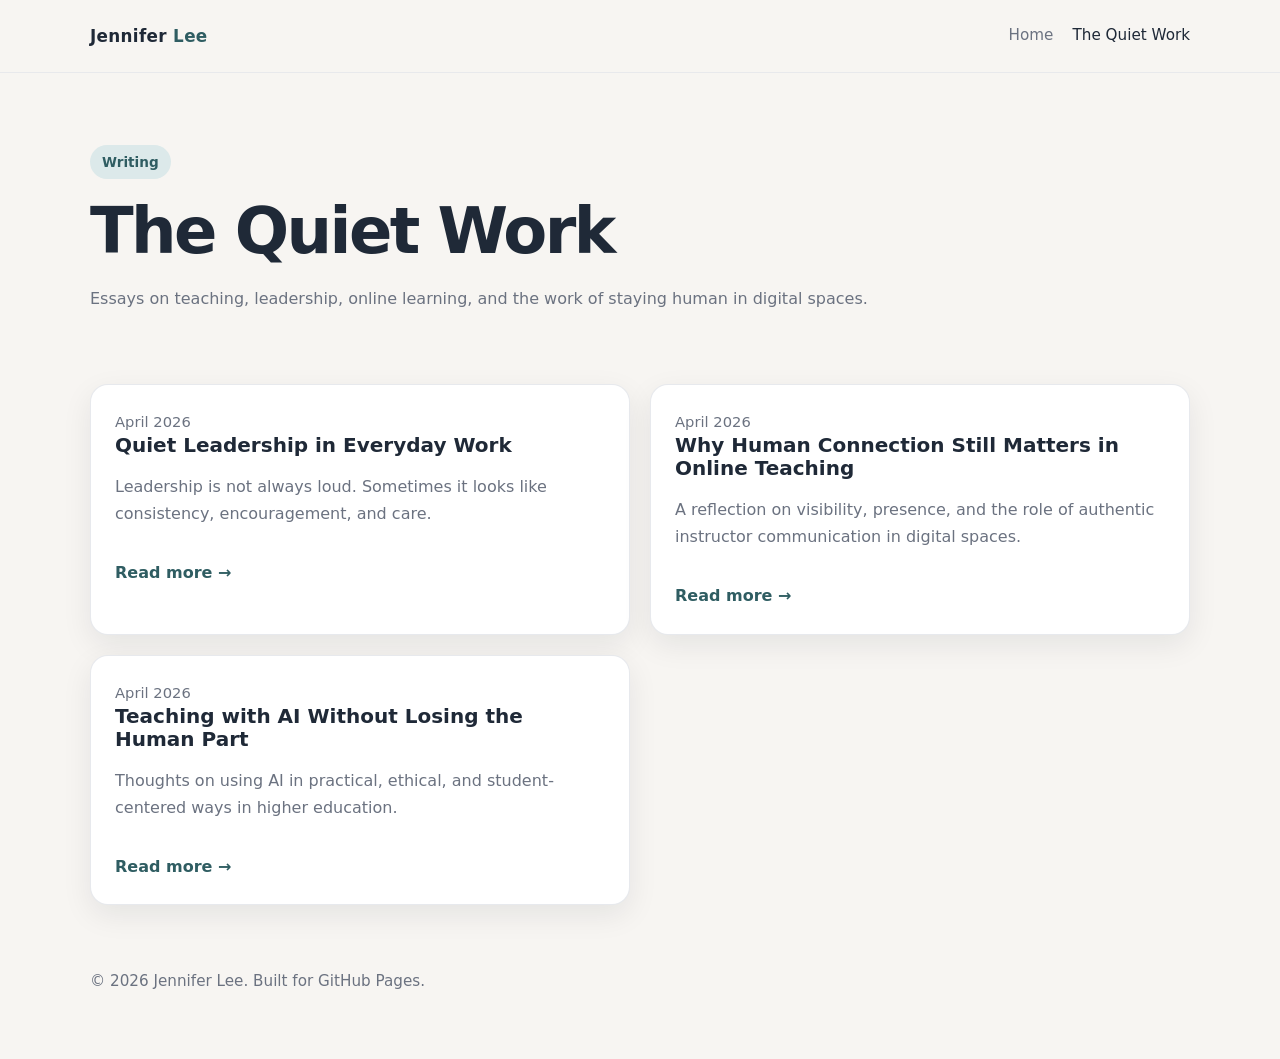
==== blog/index.html @ d3713f90 "Initial commit Blog posts" ====
<!DOCTYPE html>
<html lang="en">
<head>
  <meta charset="UTF-8" />
  <meta name="viewport" content="width=device-width, initial-scale=1.0" />
  <title>The Quiet Work | Jennifer Lee</title>
  <meta name="description" content="The Quiet Work, a writing space by Jennifer Lee on teaching, leadership, and human-centered digital work." />
  <link rel="stylesheet" href="../styles.css" />
</head>
<body>
  <header class="site-header">
    <div class="container nav">
      <a class="brand" href="../index.html">Jennifer <span>Lee</span></a>
      <button class="menu-btn" id="menuBtn" aria-expanded="false" aria-controls="navLinks">Menu</button>
      <nav class="nav-links" id="navLinks">
        <a href="../index.html">Home</a>
        <a class="active" href="index.html">The Quiet Work</a>
      </nav>
    </div>
  </header>

  <main>
    <section class="page-hero">
      <div class="container">
        <div class="eyebrow">Writing</div>
        <h1>The Quiet Work</h1>
        <p class="copy-muted">Essays on teaching, leadership, online learning, and the work of staying human in digital spaces.</p>
      </div>
    </section>

    <section>
      <div class="container">
        <div class="blog-list">
          <article class="blog-card">
            <div class="meta">April 2026</div>
            <h3>Quiet Leadership in Everyday Work</h3>
            <p>Leadership is not always loud. Sometimes it looks like consistency, encouragement, and care.</p>
            <a class="read-more" href="quiet-leadership.html">Read more →</a>
          </article>

          <article class="blog-card">
            <div class="meta">April 2026</div>
            <h3>Why Human Connection Still Matters in Online Teaching</h3>
            <p>A reflection on visibility, presence, and the role of authentic instructor communication in digital spaces.</p>
            <a class="read-more" href="human-connection-online-teaching.html">Read more →</a>
          </article>

          <article class="blog-card">
            <div class="meta">April 2026</div>
            <h3>Teaching with AI Without Losing the Human Part</h3>
            <p>Thoughts on using AI in practical, ethical, and student-centered ways in higher education.</p>
            <a class="read-more" href="teaching-with-ai-human-part.html">Read more →</a>
          </article>
        </div>
      </div>
    </section>
  </main>

  <footer>
    <div class="container">
      <p>© <span id="year"></span> Jennifer Lee. Built for GitHub Pages.</p>
    </div>
  </footer>

  <script src="../script.js"></script>
</body>
</html>
---- styles.css ----
:root {
  --bg: #f7f5f2;
  --surface: #ffffff;
  --text: #1f2937;
  --muted: #6b7280;
  --line: #e5e7eb;
  --accent: #2f5d62;
  --accent-soft: #dce9ea;
  --max: 1100px;
  --radius: 18px;
  --shadow: 0 10px 30px rgba(17, 24, 39, 0.08);
}

* { box-sizing: border-box; }
html { scroll-behavior: smooth; }
body {
  margin: 0;
  font-family: Inter, system-ui, -apple-system, BlinkMacSystemFont, "Segoe UI", sans-serif;
  background: var(--bg);
  color: var(--text);
  line-height: 1.7;
}

a { color: inherit; text-decoration: none; }
a:hover { opacity: 0.95; }
img { max-width: 100%; display: block; }

.container {
  width: min(92%, var(--max));
  margin: 0 auto;
}

.site-header {
  position: sticky;
  top: 0;
  z-index: 1000;
  backdrop-filter: blur(10px);
  background: rgba(247, 245, 242, 0.92);
  border-bottom: 1px solid rgba(229, 231, 235, 0.8);
}

.nav {
  display: flex;
  align-items: center;
  justify-content: space-between;
  gap: 1rem;
  min-height: 72px;
}

.brand {
  font-size: 1.05rem;
  font-weight: 700;
  letter-spacing: 0.02em;
}

.brand span { color: var(--accent); }

.nav-links {
  display: flex;
  gap: 1.2rem;
  align-items: center;
  font-size: 0.95rem;
  color: var(--muted);
}

.nav-links a:hover,
.nav-links a:focus-visible,
.nav-links a.active {
  color: var(--text);
}

.menu-btn {
  display: none;
  border: 1px solid var(--line);
  background: var(--surface);
  padding: 0.65rem 0.85rem;
  border-radius: 999px;
  font: inherit;
  cursor: pointer;
}

.hero {
  padding: 5rem 0 3rem;
}

.hero-grid {
  display: grid;
  grid-template-columns: 1.2fr 0.8fr;
  gap: 2rem;
  align-items: center;
}

.eyebrow {
  display: inline-block;
  padding: 0.35rem 0.75rem;
  border-radius: 999px;
  background: var(--accent-soft);
  color: var(--accent);
  font-size: 0.85rem;
  font-weight: 600;
  margin-bottom: 1rem;
}

h1, h2, h3 {
  line-height: 1.15;
  margin: 0 0 1rem;
}

h1 {
  font-size: clamp(2.4rem, 5vw, 4.5rem);
  letter-spacing: -0.04em;
}

h2 {
  font-size: clamp(1.7rem, 3vw, 2.4rem);
}

h3 {
  font-size: 1.25rem;
}

p {
  margin: 0 0 1rem;
}

.hero p,
.section-heading p,
.card p,
.blog-card p,
.post p,
.post li,
.meta,
.copy-muted {
  color: var(--muted);
}

.hero p {
  font-size: 1.05rem;
  max-width: 65ch;
}

.cta-row {
  display: flex;
  gap: 0.9rem;
  flex-wrap: wrap;
  margin-top: 1.5rem;
}

.button {
  display: inline-flex;
  align-items: center;
  justify-content: center;
  gap: 0.5rem;
  border-radius: 999px;
  padding: 0.9rem 1.2rem;
  font-weight: 600;
  transition: transform 0.2s ease, background 0.2s ease;
}

.button:hover { transform: translateY(-1px); }

.button.primary {
  background: var(--accent);
  color: white;
}

.button.secondary {
  background: var(--surface);
  border: 1px solid var(--line);
  color: var(--text);
}

.hero-card,
.card,
.blog-card,
.quote-card,
.post-wrap {
  background: var(--surface);
  border: 1px solid rgba(229, 231, 235, 0.9);
  border-radius: var(--radius);
  box-shadow: var(--shadow);
}

.hero-card,
.card,
.blog-card,
.quote-card,
.post-wrap {
  padding: 1.5rem;
}

.hero-card .label {
  font-size: 0.85rem;
  text-transform: uppercase;
  letter-spacing: 0.08em;
  color: var(--muted);
  margin-bottom: 0.8rem;
}

.hero-card ul {
  margin: 0;
  padding-left: 1.1rem;
  color: var(--muted);
}

.hero-card li + li { margin-top: 0.7rem; }

section {
  padding: 2rem 0;
}

.section-heading {
  display: flex;
  justify-content: space-between;
  align-items: end;
  gap: 1rem;
  margin-bottom: 1.2rem;
}

.section-heading p {
  margin: 0;
  max-width: 60ch;
}

.grid {
  display: grid;
  gap: 1.25rem;
}

.two-col { grid-template-columns: repeat(2, minmax(0, 1fr)); }
.three-col { grid-template-columns: repeat(3, minmax(0, 1fr)); }

.tag-row {
  display: flex;
  flex-wrap: wrap;
  gap: 0.55rem;
  margin-top: 1rem;
}

.tag {
  display: inline-flex;
  align-items: center;
  padding: 0.35rem 0.7rem;
  border-radius: 999px;
  background: #f3f4f6;
  color: #374151;
  font-size: 0.85rem;
}

.meta {
  font-size: 0.92rem;
}

.blog-list {
  display: grid;
  grid-template-columns: repeat(2, minmax(0, 1fr));
  gap: 1.25rem;
}

.blog-card a.read-more {
  display: inline-block;
  margin-top: 1rem;
  color: var(--accent);
  font-weight: 600;
}

.quote-card {
  background: linear-gradient(180deg, #ffffff 0%, #f9fafb 100%);
}

.quote-card blockquote {
  margin: 0;
  font-size: 1.15rem;
  color: #374151;
}

.contact-box {
  display: flex;
  justify-content: space-between;
  gap: 1rem;
  align-items: center;
  flex-wrap: wrap;
  padding: 1.4rem;
  background: var(--surface);
  border: 1px solid var(--line);
  border-radius: var(--radius);
  box-shadow: var(--shadow);
}

.page-hero {
  padding: 4.5rem 0 1.5rem;
}

.post-layout {
  padding: 1rem 0 3rem;
}

.post-wrap {
  max-width: 780px;
  margin: 0 auto;
}

.post {
  font-size: 1.03rem;
}

.post h2 {
  margin-top: 2rem;
  font-size: 1.5rem;
}

.post ul {
  padding-left: 1.2rem;
}

.back-link {
  display: inline-block;
  margin-top: 1.5rem;
  color: var(--accent);
  font-weight: 600;
}

footer {
  padding: 2rem 0 3rem;
  color: var(--muted);
  font-size: 0.95rem;
}

@media (max-width: 900px) {
  .hero-grid,
  .two-col,
  .three-col,
  .blog-list {
    grid-template-columns: 1fr;
  }
}

@media (max-width: 760px) {
  .menu-btn { display: inline-flex; }

  .nav-links {
    position: absolute;
    top: 72px;
    left: 0;
    right: 0;
    display: none;
    flex-direction: column;
    align-items: flex-start;
    padding: 1rem 4%;
    background: rgba(247, 245, 242, 0.98);
    border-bottom: 1px solid var(--line);
  }

  .nav-links.open { display: flex; }

  .section-heading {
    align-items: start;
    flex-direction: column;
  }

  .hero,
  .page-hero {
    padding-top: 3.5rem;
  }
}
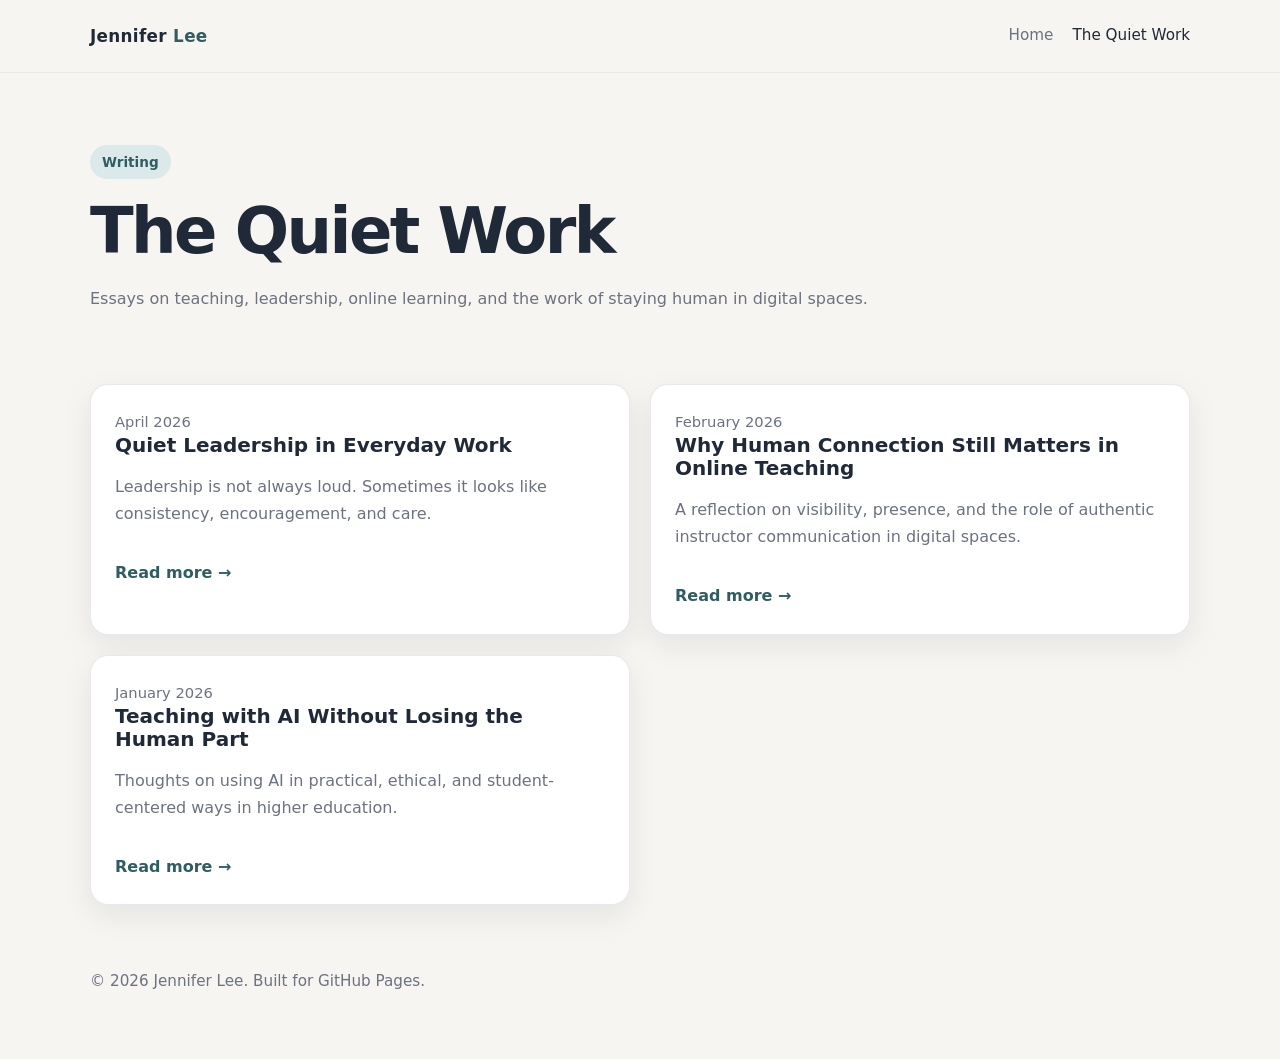
==== commit dd664957: "Update blog post dates from April to February and January" ====
--- a/blog/index.html
+++ b/blog/index.html
@@ -39,14 +39,14 @@
           </article>
 
           <article class="blog-card">
-            <div class="meta">April 2026</div>
+            <div class="meta">February 2026</div>
             <h3>Why Human Connection Still Matters in Online Teaching</h3>
             <p>A reflection on visibility, presence, and the role of authentic instructor communication in digital spaces.</p>
             <a class="read-more" href="human-connection-online-teaching.html">Read more →</a>
           </article>
 
           <article class="blog-card">
-            <div class="meta">April 2026</div>
+            <div class="meta">January 2026</div>
             <h3>Teaching with AI Without Losing the Human Part</h3>
             <p>Thoughts on using AI in practical, ethical, and student-centered ways in higher education.</p>
             <a class="read-more" href="teaching-with-ai-human-part.html">Read more →</a>
--- a/styles.css
+++ b/styles.css
@@ -1,3 +1,9 @@
+/* 
+GLOBAL STYLES
+- Defines colors, spacing, and base typography
+- These variables make it easy to update the design later
+*/
+
 :root {
   --bg: #f7f5f2;
   --surface: #ffffff;
@@ -83,6 +89,27 @@
   padding: 5rem 0 3rem;
 }
 
+/* 
+PROFILE IMAGE
+- Controls size, spacing, and shape of the image
+- Adjust width/max-width to change visual balance
+*/
+  
+.profile-img {
+  display: block;
+  width: 82%;
+  max-width: 320px;
+  height: auto;
+  margin: 0 auto 1rem;
+  border-radius: 12px;
+}
+
+  /* 
+HERO GRID LAYOUT
+- Creates a two-column layout on desktop
+- Stacks into one column on smaller screens (responsive design)
+*/
+
 .hero-grid {
   display: grid;
   grid-template-columns: 1.2fr 0.8fr;
@@ -285,6 +312,13 @@
   border: 1px solid var(--line);
   border-radius: var(--radius);
   box-shadow: var(--shadow);
+}
+
+.speaking-section .contact-box {
+  margin-top: 2rem;
+  border-top: 1px solid var(--line);
+  padding-top: 1.5rem;
+  background: #fafafa;
 }
 
 .page-hero {
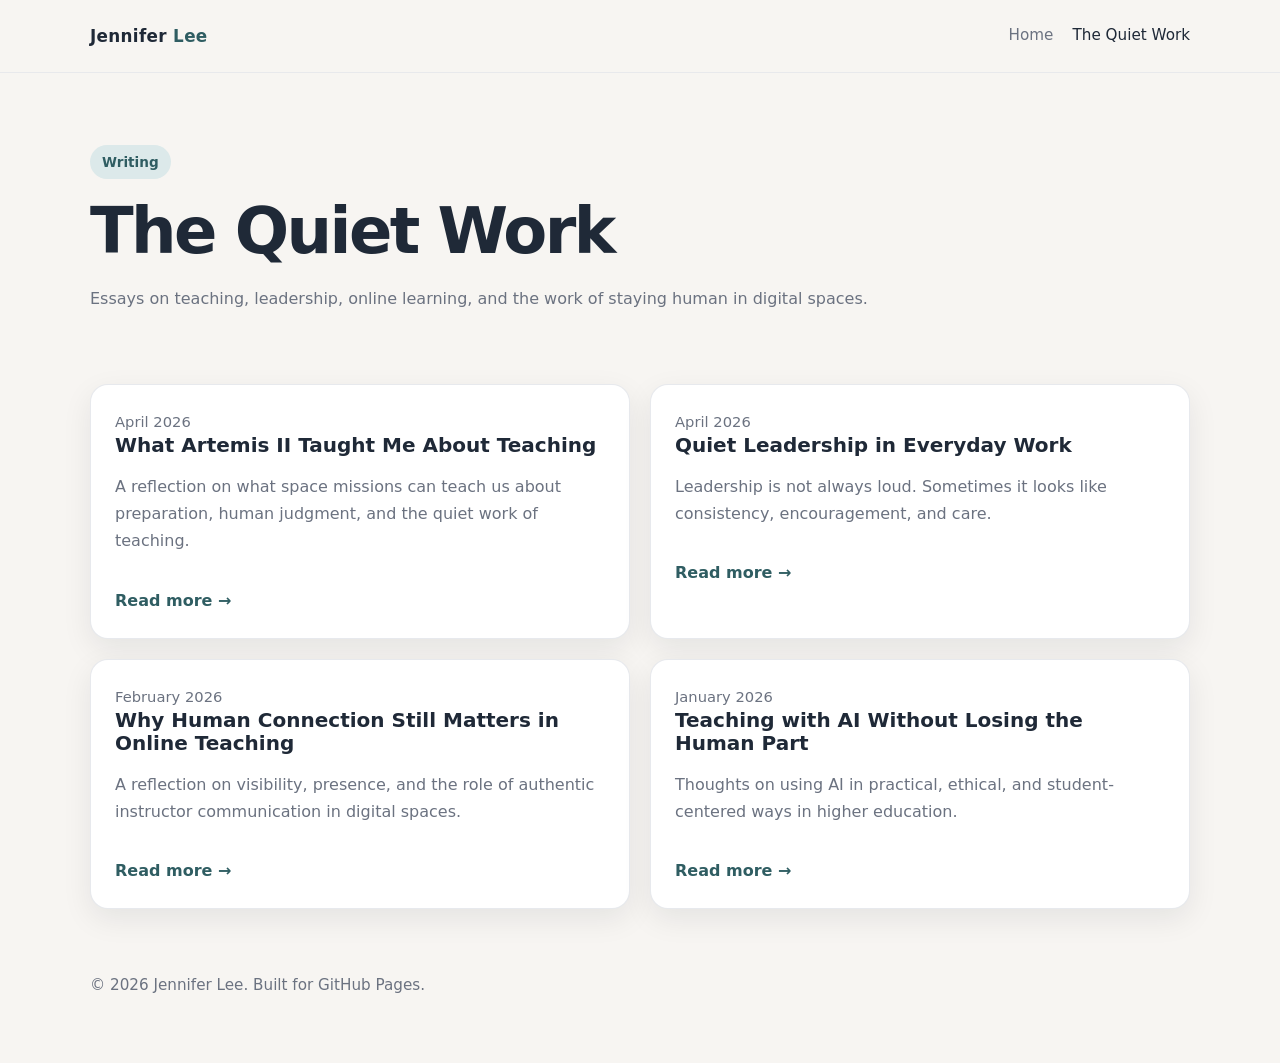
==== commit 6f1aee7b: "Add new blog article about Artemis II" ====
--- a/blog/index.html
+++ b/blog/index.html
@@ -33,6 +33,13 @@
         <div class="blog-list">
           <article class="blog-card">
             <div class="meta">April 2026</div>
+            <h3>What Artemis II Taught Me About Teaching</h3>
+            <p>A reflection on what space missions can teach us about preparation, human judgment, and the quiet work of teaching.</p>
+            <a class="read-more" href="artemis-teaching.html">Read more →</a>
+          </article>
+          
+          <article class="blog-card">
+            <div class="meta">April 2026</div>
             <h3>Quiet Leadership in Everyday Work</h3>
             <p>Leadership is not always loud. Sometimes it looks like consistency, encouragement, and care.</p>
             <a class="read-more" href="quiet-leadership.html">Read more →</a>
--- a/styles.css
+++ b/styles.css
@@ -347,6 +347,35 @@
   padding-left: 1.2rem;
 }
 
+/* =========================================
+   PULL QUOTE STYLING
+   - Highlights an important idea in the article
+   - Visually separates it from regular paragraphs
+========================================= */
+
+.pull-quote {
+  /* Slightly larger text for emphasis */
+  font-size: 1.4rem;
+
+  /* Improves readability */
+  line-height: 1.6;
+
+  /* Italic gives it a "quote" feel */
+  font-style: italic;
+
+  /* Uses your site’s accent color */
+  color: var(--accent);
+
+  /* Space above and below the quote */
+  margin: 1.5rem 0 2rem;
+
+  /* Adds spacing between border and text */
+  padding-left: 1rem;
+
+  /* Left border creates visual emphasis */
+  border-left: 3px solid var(--accent);
+}
+
 .back-link {
   display: inline-block;
   margin-top: 1.5rem;
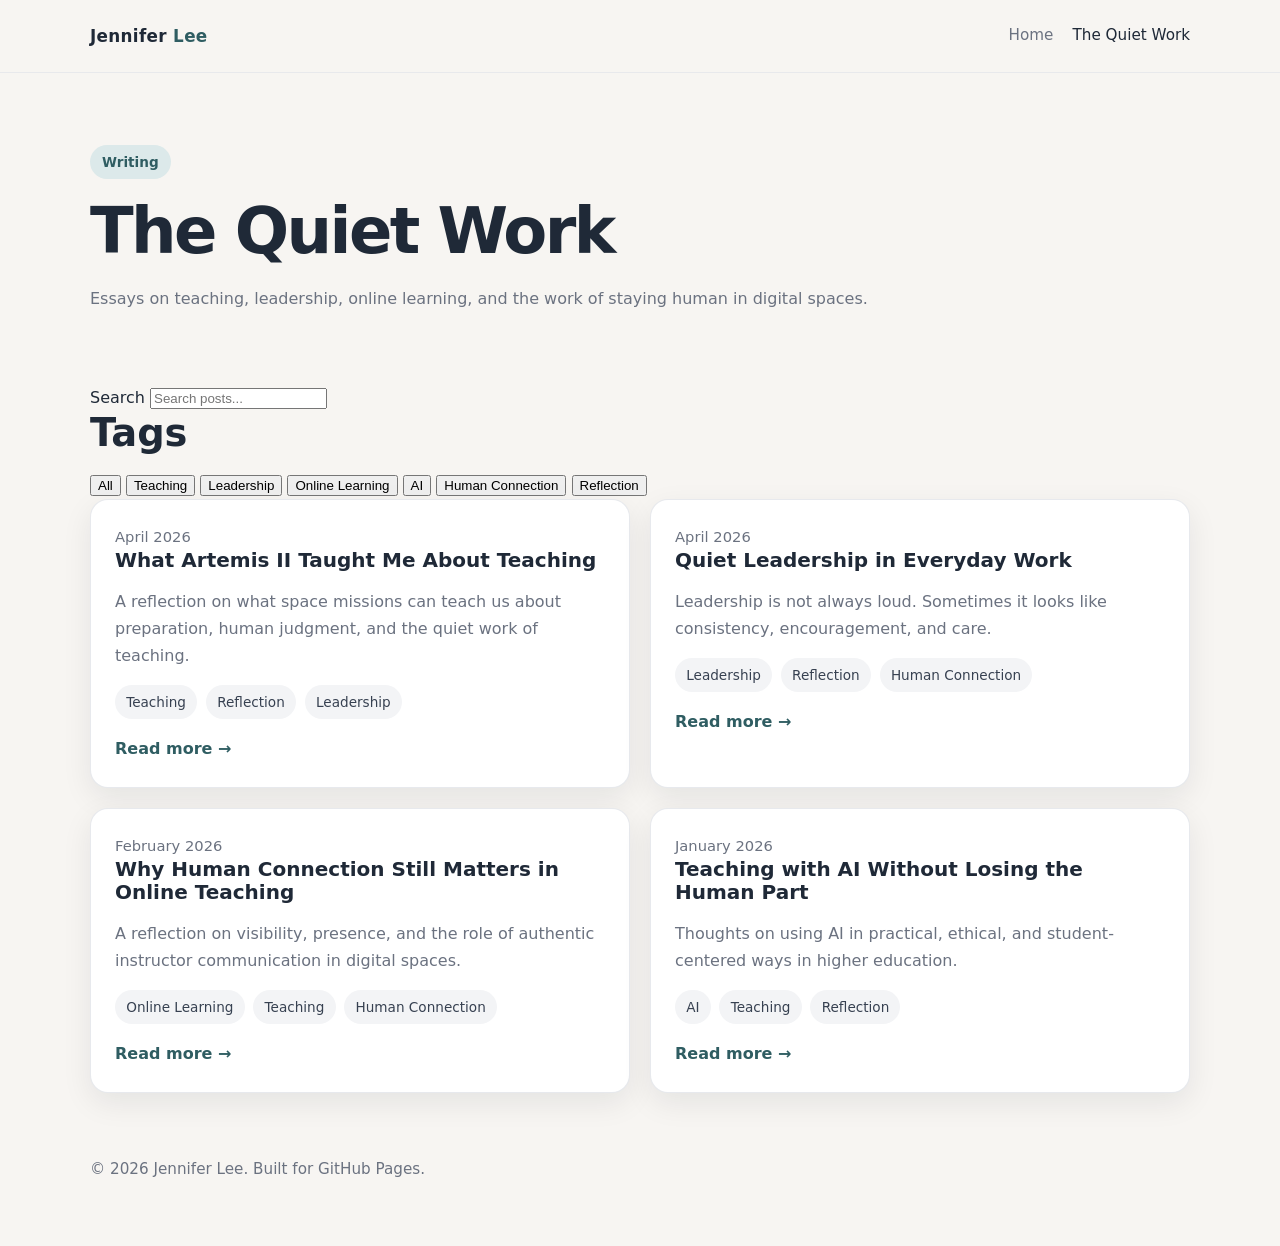
==== commit 73c1b2b9: "Refactor HTML structure and improve accessibility Updated the HTML structure by adding comments for " ====
--- a/blog/index.html
+++ b/blog/index.html
@@ -1,17 +1,43 @@
 <!DOCTYPE html>
 <html lang="en">
 <head>
+  <!-- Basic page setup -->
   <meta charset="UTF-8" />
   <meta name="viewport" content="width=device-width, initial-scale=1.0" />
+
+  <!-- Browser tab title -->
   <title>The Quiet Work | Jennifer Lee</title>
-  <meta name="description" content="The Quiet Work, a writing space by Jennifer Lee on teaching, leadership, and human-centered digital work." />
+
+  <!-- Short description for search engines and link previews -->
+  <meta
+    name="description"
+    content="The Quiet Work, a writing space by Jennifer Lee on teaching, leadership, and human-centered digital work."
+  />
+
+  <!-- Link to the shared site stylesheet -->
   <link rel="stylesheet" href="../styles.css" />
 </head>
 <body>
+  <!-- 
+    SITE HEADER
+    - Includes brand name and navigation
+    - Mobile menu button is controlled by JavaScript
+  -->
   <header class="site-header">
     <div class="container nav">
       <a class="brand" href="../index.html">Jennifer <span>Lee</span></a>
-      <button class="menu-btn" id="menuBtn" aria-expanded="false" aria-controls="navLinks">Menu</button>
+
+      <!-- Mobile menu button -->
+      <button
+        class="menu-btn"
+        id="menuBtn"
+        aria-expanded="false"
+        aria-controls="navLinks"
+      >
+        Menu
+      </button>
+
+      <!-- Main navigation -->
       <nav class="nav-links" id="navLinks">
         <a href="../index.html">Home</a>
         <a class="active" href="index.html">The Quiet Work</a>
@@ -20,55 +46,195 @@
   </header>
 
   <main>
+    <!-- 
+      PAGE HERO
+      - Introduces the blog section
+      - Gives visitors context for the type of writing they will find here
+    -->
     <section class="page-hero">
       <div class="container">
         <div class="eyebrow">Writing</div>
         <h1>The Quiet Work</h1>
-        <p class="copy-muted">Essays on teaching, leadership, online learning, and the work of staying human in digital spaces.</p>
+        <p class="copy-muted">
+          Essays on teaching, leadership, online learning, and the work of staying human in digital spaces.
+        </p>
       </div>
     </section>
 
+    <!-- 
+      BLOG INDEX SECTION
+      - Mobile-first layout:
+        On smaller screens, filters appear above the post list.
+        On larger screens, filters shift into a sidebar.
+    -->
     <section>
       <div class="container">
-        <div class="blog-list">
-          <article class="blog-card">
-            <div class="meta">April 2026</div>
-            <h3>What Artemis II Taught Me About Teaching</h3>
-            <p>A reflection on what space missions can teach us about preparation, human judgment, and the quiet work of teaching.</p>
-            <a class="read-more" href="artemis-teaching.html">Read more →</a>
-          </article>
-          
-          <article class="blog-card">
-            <div class="meta">April 2026</div>
-            <h3>Quiet Leadership in Everyday Work</h3>
-            <p>Leadership is not always loud. Sometimes it looks like consistency, encouragement, and care.</p>
-            <a class="read-more" href="quiet-leadership.html">Read more →</a>
-          </article>
-
-          <article class="blog-card">
-            <div class="meta">February 2026</div>
-            <h3>Why Human Connection Still Matters in Online Teaching</h3>
-            <p>A reflection on visibility, presence, and the role of authentic instructor communication in digital spaces.</p>
-            <a class="read-more" href="human-connection-online-teaching.html">Read more →</a>
-          </article>
-
-          <article class="blog-card">
-            <div class="meta">January 2026</div>
-            <h3>Teaching with AI Without Losing the Human Part</h3>
-            <p>Thoughts on using AI in practical, ethical, and student-centered ways in higher education.</p>
-            <a class="read-more" href="teaching-with-ai-human-part.html">Read more →</a>
-          </article>
+        <div class="blog-index-layout">
+
+          <!-- 
+            BLOG FILTERS / SIDEBAR
+            - Search box lets visitors search by title, excerpt, or tags
+            - Tag buttons let visitors filter by topic
+          -->
+          <aside class="blog-sidebar" aria-label="Blog filters">
+
+            <!-- Search box -->
+            <div class="blog-filter-card">
+              <label for="blogSearch" class="blog-filter-label">Search</label>
+              <input
+                type="text"
+                id="blogSearch"
+                class="blog-search"
+                placeholder="Search posts..."
+              />
+            </div>
+
+            <!-- Tag buttons -->
+            <div class="blog-filter-card">
+              <h2 class="blog-filter-label">Tags</h2>
+
+              <div class="blog-tag-list">
+                <!-- 
+                  data-tag values are used by JavaScript.
+                  "all" resets the filter to show every post.
+                -->
+                <button class="blog-tag-button active" type="button" data-tag="all">All</button>
+                <button class="blog-tag-button" type="button" data-tag="teaching">Teaching</button>
+                <button class="blog-tag-button" type="button" data-tag="leadership">Leadership</button>
+                <button class="blog-tag-button" type="button" data-tag="online-learning">Online Learning</button>
+                <button class="blog-tag-button" type="button" data-tag="ai">AI</button>
+                <button class="blog-tag-button" type="button" data-tag="human-connection">Human Connection</button>
+                <button class="blog-tag-button" type="button" data-tag="reflection">Reflection</button>
+              </div>
+            </div>
+          </aside>
+
+          <!-- 
+            MAIN BLOG CONTENT
+            - Holds the collection of blog cards
+            - Each card includes custom data attributes for filtering
+          -->
+          <div class="blog-main">
+            <div class="blog-list" id="blogList">
+
+              <!-- 
+                BLOG CARD
+                data-title   = searchable title text
+                data-excerpt = searchable summary text
+                data-tags    = searchable/filterable tag values
+
+                Important:
+                data-tags should use lowercase tag "slugs" separated by spaces.
+                Example: teaching reflection leadership
+              -->
+              <article
+                class="blog-card"
+                data-tags="teaching reflection leadership"
+                data-title="What Artemis II Taught Me About Teaching"
+                data-excerpt="A reflection on what space missions can teach us about preparation, human judgment, and the quiet work of teaching."
+              >
+                <div class="meta">April 2026</div>
+                <h3>What Artemis II Taught Me About Teaching</h3>
+                <p>
+                  A reflection on what space missions can teach us about preparation, human judgment, and the quiet work of teaching.
+                </p>
+
+                <!-- Visible tags for readers -->
+                <div class="tag-row">
+                  <span class="tag">Teaching</span>
+                  <span class="tag">Reflection</span>
+                  <span class="tag">Leadership</span>
+                </div>
+
+                <a class="read-more" href="artemis-teaching.html">Read more →</a>
+              </article>
+
+              <article
+                class="blog-card"
+                data-tags="leadership reflection human-connection"
+                data-title="Quiet Leadership in Everyday Work"
+                data-excerpt="Leadership is not always loud. Sometimes it looks like consistency, encouragement, and care."
+              >
+                <div class="meta">April 2026</div>
+                <h3>Quiet Leadership in Everyday Work</h3>
+                <p>
+                  Leadership is not always loud. Sometimes it looks like consistency, encouragement, and care.
+                </p>
+
+                <div class="tag-row">
+                  <span class="tag">Leadership</span>
+                  <span class="tag">Reflection</span>
+                  <span class="tag">Human Connection</span>
+                </div>
+
+                <a class="read-more" href="quiet-leadership.html">Read more →</a>
+              </article>
+
+              <article
+                class="blog-card"
+                data-tags="online-learning teaching human-connection"
+                data-title="Why Human Connection Still Matters in Online Teaching"
+                data-excerpt="A reflection on visibility, presence, and the role of authentic instructor communication in digital spaces."
+              >
+                <div class="meta">February 2026</div>
+                <h3>Why Human Connection Still Matters in Online Teaching</h3>
+                <p>
+                  A reflection on visibility, presence, and the role of authentic instructor communication in digital spaces.
+                </p>
+
+                <div class="tag-row">
+                  <span class="tag">Online Learning</span>
+                  <span class="tag">Teaching</span>
+                  <span class="tag">Human Connection</span>
+                </div>
+
+                <a class="read-more" href="human-connection-online-teaching.html">Read more →</a>
+              </article>
+
+              <article
+                class="blog-card"
+                data-tags="ai teaching reflection"
+                data-title="Teaching with AI Without Losing the Human Part"
+                data-excerpt="Thoughts on using AI in practical, ethical, and student-centered ways in higher education."
+              >
+                <div class="meta">January 2026</div>
+                <h3>Teaching with AI Without Losing the Human Part</h3>
+                <p>
+                  Thoughts on using AI in practical, ethical, and student-centered ways in higher education.
+                </p>
+
+                <div class="tag-row">
+                  <span class="tag">AI</span>
+                  <span class="tag">Teaching</span>
+                  <span class="tag">Reflection</span>
+                </div>
+
+                <a class="read-more" href="teaching-with-ai-human-part.html">Read more →</a>
+              </article>
+            </div>
+
+            <!-- 
+              Empty-state message
+              - Hidden by default
+              - JavaScript reveals it when no posts match the filters
+            -->
+            <p class="blog-empty" id="blogEmpty" hidden>
+              No posts matched your search or selected tag.
+            </p>
+          </div>
         </div>
       </div>
     </section>
   </main>
 
+  <!-- Footer with auto-updating year -->
   <footer>
     <div class="container">
       <p>© <span id="year"></span> Jennifer Lee. Built for GitHub Pages.</p>
     </div>
   </footer>
 
+  <!-- Shared site JavaScript -->
   <script src="../script.js"></script>
 </body>
 </html>
